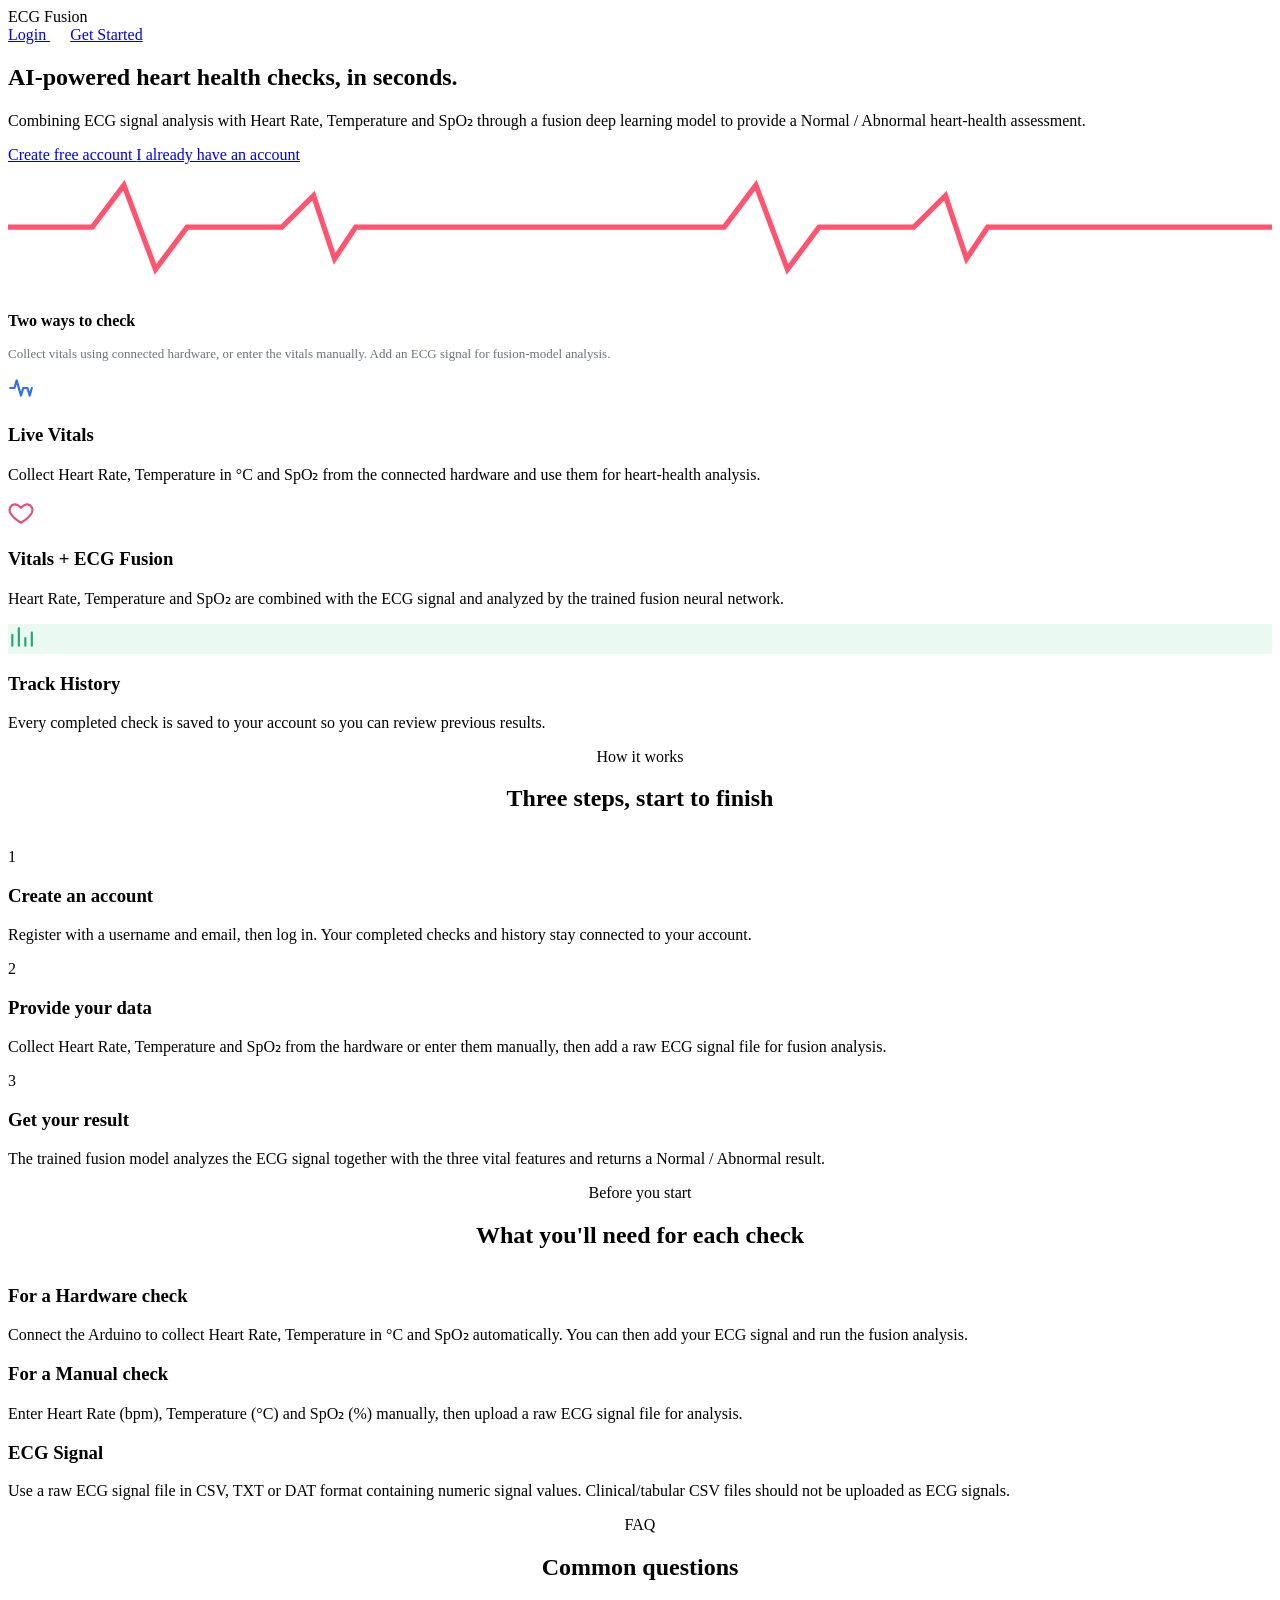
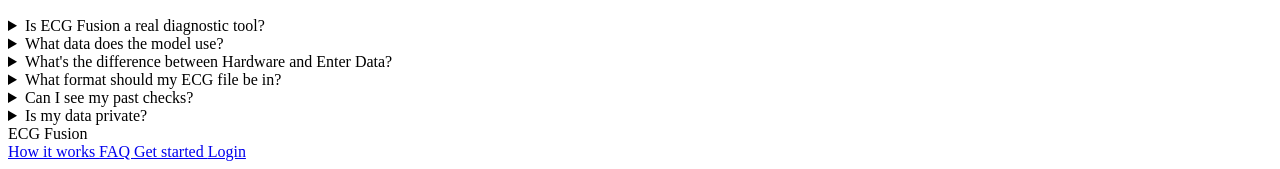
==== frontend/index.html @ 61f8791b "my major project commit" ====
<!DOCTYPE html>
<html lang="en">

<head>
  <meta charset="UTF-8">
  <meta name="viewport" content="width=device-width, initial-scale=1.0">

  <title>ECG Fusion — AI Heart Health Check</title>

  <link rel="stylesheet" href="/static/css/style.css">
</head>

<body>

  <!-- ======================================================
       BACKGROUND
  ======================================================= -->

  <div class="bg-blobs">
    <div class="blob b1"></div>
    <div class="blob b2"></div>
    <div class="blob b3"></div>
  </div>


  <!-- ======================================================
       NAVBAR
  ======================================================= -->

  <nav>

    <div class="logo">
      <span class="pulse-dot"></span>
      ECG Fusion
    </div>

    <div class="links">

      <a href="/login.html">
        Login
      </a>

      <a
        href="/register.html"
        class="btn btn-primary"
        style="padding:9px 20px;"
      >
        Get Started
      </a>

    </div>

  </nav>


  <!-- ======================================================
       HERO SECTION
  ======================================================= -->

  <section class="hero">

    <div class="hero-text">

      <h1>
        AI-powered
        <span>heart health</span>
        checks, in seconds.
      </h1>

      <p>
        Combining ECG signal analysis with Heart Rate,
        Temperature and SpO₂ through a fusion deep learning
        model to provide a Normal / Abnormal heart-health
        assessment.
      </p>


      <div class="hero-actions">

        <a
          href="/register.html"
          class="btn btn-primary"
        >
          Create free account
        </a>

        <a
          href="/login.html"
          class="btn btn-outline"
        >
          I already have an account
        </a>

      </div>

    </div>


    <!-- ====================================================
         HERO VISUAL
    ===================================================== -->

    <div class="hero-visual">

      <div class="pulse-card">

        <div class="ecg-line-wrap">

          <svg
            viewBox="0 0 600 60"
            xmlns="http://www.w3.org/2000/svg"
          >

            <polyline
              fill="none"
              stroke="#ff5470"
              stroke-width="2.5"
              points="
                0,30
                40,30
                55,10
                70,50
                85,30
                130,30
                145,15
                155,45
                165,30
                300,30
                340,30
                355,10
                370,50
                385,30
                430,30
                445,15
                455,45
                465,30
                600,30
              "
            />

          </svg>

        </div>


        <h3
          style="
            margin-top:18px;
            font-size:16px;
          "
        >
          Two ways to check
        </h3>


        <p
          style="
            color:#6b7280;
            font-size:13px;
            margin-top:6px;
          "
        >
          Collect vitals using connected hardware,
          or enter the vitals manually.
          Add an ECG signal for fusion-model analysis.
        </p>

      </div>

    </div>

  </section>


  <!-- ======================================================
       FEATURES
  ======================================================= -->

  <section class="section grid-3">


    <!-- LIVE VITALS -->

    <div class="option-card hw">

      <div class="icon">

        <svg
          width="26"
          height="26"
          viewBox="0 0 24 24"
          fill="none"
          xmlns="http://www.w3.org/2000/svg"
        >

          <path
            d="M2 12h4l2-7 4 14 2-7h4l2 7 2-7"
            stroke="#2f6fed"
            stroke-width="2"
            stroke-linecap="round"
            stroke-linejoin="round"
          />

        </svg>

      </div>


      <h3>
        Live Vitals
      </h3>

      <p>
        Collect Heart Rate, Temperature in °C and SpO₂
        from the connected hardware and use them for
        heart-health analysis.
      </p>

    </div>


    <!-- ECG + VITALS -->

    <div class="option-card data">

      <div class="icon">

        <svg
          width="26"
          height="26"
          viewBox="0 0 24 24"
          fill="none"
          xmlns="http://www.w3.org/2000/svg"
        >

          <path
            d="M12 21s-7.5-4.6-10-9.3C.5 8.1 2.4 4.5 6 4c2-.3 3.6.7 6 3.2C14.4 4.7 16 3.7 18 4c3.6.5 5.5 4.1 4 7.7C19.5 16.4 12 21 12 21z"
            stroke="#e0527a"
            stroke-width="2"
            stroke-linejoin="round"
          />

        </svg>

      </div>


      <h3>
        Vitals + ECG Fusion
      </h3>

      <p>
        Heart Rate, Temperature and SpO₂ are combined
        with the ECG signal and analyzed by the trained
        fusion neural network.
      </p>

    </div>


    <!-- HISTORY -->

    <div class="option-card">

      <div
        class="icon"
        style="background:#eafaf2;"
      >

        <svg
          width="26"
          height="26"
          viewBox="0 0 24 24"
          fill="none"
          xmlns="http://www.w3.org/2000/svg"
        >

          <path
            d="M4 20V10M10 20V4M16 20v-7M22 20V8"
            stroke="#1fa971"
            stroke-width="2"
            stroke-linecap="round"
            stroke-linejoin="round"
          />

        </svg>

      </div>


      <h3>
        Track History
      </h3>

      <p>
        Every completed check is saved to your account
        so you can review previous results.
      </p>

    </div>

  </section>


  <!-- ======================================================
       HOW IT WORKS
  ======================================================= -->

  <section
    class="section how-section"
    id="how-it-works"
  >

    <span
      class="eyebrow"
      style="
        display:block;
        text-align:center;
      "
    >
      How it works
    </span>


    <h2
      style="
        text-align:center;
        margin-bottom:36px;
      "
    >
      Three steps, start to finish
    </h2>


    <div class="how-grid">


      <!-- STEP 1 -->

      <div class="how-step">

        <div class="how-num">
          1
        </div>

        <h3>
          Create an account
        </h3>

        <p>
          Register with a username and email,
          then log in. Your completed checks
          and history stay connected to your account.
        </p>

      </div>


      <!-- STEP 2 -->

      <div class="how-step">

        <div class="how-num">
          2
        </div>

        <h3>
          Provide your data
        </h3>

        <p>
          Collect Heart Rate, Temperature and SpO₂
          from the hardware or enter them manually,
          then add a raw ECG signal file for fusion analysis.
        </p>

      </div>


      <!-- STEP 3 -->

      <div class="how-step">

        <div class="how-num">
          3
        </div>

        <h3>
          Get your result
        </h3>

        <p>
          The trained fusion model analyzes the ECG
          signal together with the three vital features
          and returns a Normal / Abnormal result.
        </p>

      </div>


    </div>

  </section>


  <!-- ======================================================
       REQUIREMENTS
  ======================================================= -->

  <section
    class="section requirements-section"
    id="requirements"
  >

    <span
      class="eyebrow"
      style="
        display:block;
        text-align:center;
      "
    >
      Before you start
    </span>


    <h2
      style="
        text-align:center;
        margin-bottom:36px;
      "
    >
      What you'll need for each check
    </h2>


    <div class="how-grid">


      <!-- HARDWARE -->

      <div class="how-step">

        <h3>
          For a Hardware check
        </h3>

        <p>
          Connect the Arduino to collect Heart Rate,
          Temperature in °C and SpO₂ automatically.
          You can then add your ECG signal and run
          the fusion analysis.
        </p>

      </div>


      <!-- MANUAL -->

      <div class="how-step">

        <h3>
          For a Manual check
        </h3>

        <p>
          Enter Heart Rate (bpm), Temperature (°C)
          and SpO₂ (%) manually, then upload a raw
          ECG signal file for analysis.
        </p>

      </div>


      <!-- ECG -->

      <div class="how-step">

        <h3>
          ECG Signal
        </h3>

        <p>
          Use a raw ECG signal file in CSV, TXT or DAT
          format containing numeric signal values.
          Clinical/tabular CSV files should not be uploaded
          as ECG signals.
        </p>

      </div>


    </div>

  </section>


  <!-- ======================================================
       FAQ
  ======================================================= -->

  <section
    class="section faq-section"
    id="faq"
  >

    <span
      class="eyebrow"
      style="
        display:block;
        text-align:center;
      "
    >
      FAQ
    </span>


    <h2
      style="
        text-align:center;
        margin-bottom:36px;
      "
    >
      Common questions
    </h2>


    <div class="faq-list">


      <!-- FAQ 1 -->

      <details class="faq-item">

        <summary>
          Is ECG Fusion a real diagnostic tool?
        </summary>

        <p>
          No. This application demonstrates a fusion
          deep learning system for heart-health analysis.
          Its output is not a medical diagnosis.
          Consult a qualified healthcare professional
          for medical concerns.
        </p>

      </details>


      <!-- FAQ 2 -->

      <details class="faq-item">

        <summary>
          What data does the model use?
        </summary>

        <p>
          The clinical/vitals branch uses three features:
          Heart Rate, Temperature in Celsius and SpO₂.
          These features are combined with ECG signal
          features by the fusion model.
        </p>

      </details>


      <!-- FAQ 3 -->

      <details class="faq-item">

        <summary>
          What's the difference between Hardware and Enter Data?
        </summary>

        <p>
          The Hardware page collects the three vital
          readings automatically from the connected device.
          The Enter Data page lets you provide the same
          values manually. Both can be combined with an
          ECG signal for fusion analysis.
        </p>

      </details>


      <!-- FAQ 4 -->

      <details class="faq-item">

        <summary>
          What format should my ECG file be in?
        </summary>

        <p>
          Upload a CSV, TXT or DAT file containing raw
          numeric ECG signal values separated by commas
          or new lines. The backend uses 250 Hz as the
          default sampling rate unless another sampling
          rate is provided.
        </p>

      </details>


      <!-- FAQ 5 -->

      <details class="faq-item">

        <summary>
          Can I see my past checks?
        </summary>

        <p>
          Yes. Completed checks are stored in your
          account and displayed under Recent checks
          on the dashboard.
        </p>

      </details>


      <!-- FAQ 6 -->

      <details class="faq-item">

        <summary>
          Is my data private?
        </summary>

        <p>
          Account information and check history are
          stored within the application database.
          Avoid entering sensitive real-world medical
          information when using the system for
          demonstration or academic purposes.
        </p>

      </details>


    </div>

  </section>


  <!-- ======================================================
       FOOTER
  ======================================================= -->

  <footer>

    <div class="footer-inner">

      <div class="footer-brand">

        <div class="logo">
          <span class="pulse-dot"></span>
          ECG Fusion
        </div>

      </div>


      <div class="footer-links">

        <a href="#how-it-works">
          How it works
        </a>

        <a href="#faq">
          FAQ
        </a>

        <a href="/register.html">
          Get started
        </a>

        <a href="/login.html">
          Login
        </a>

      </div>

    </div>

  </footer>


</body>

</html>
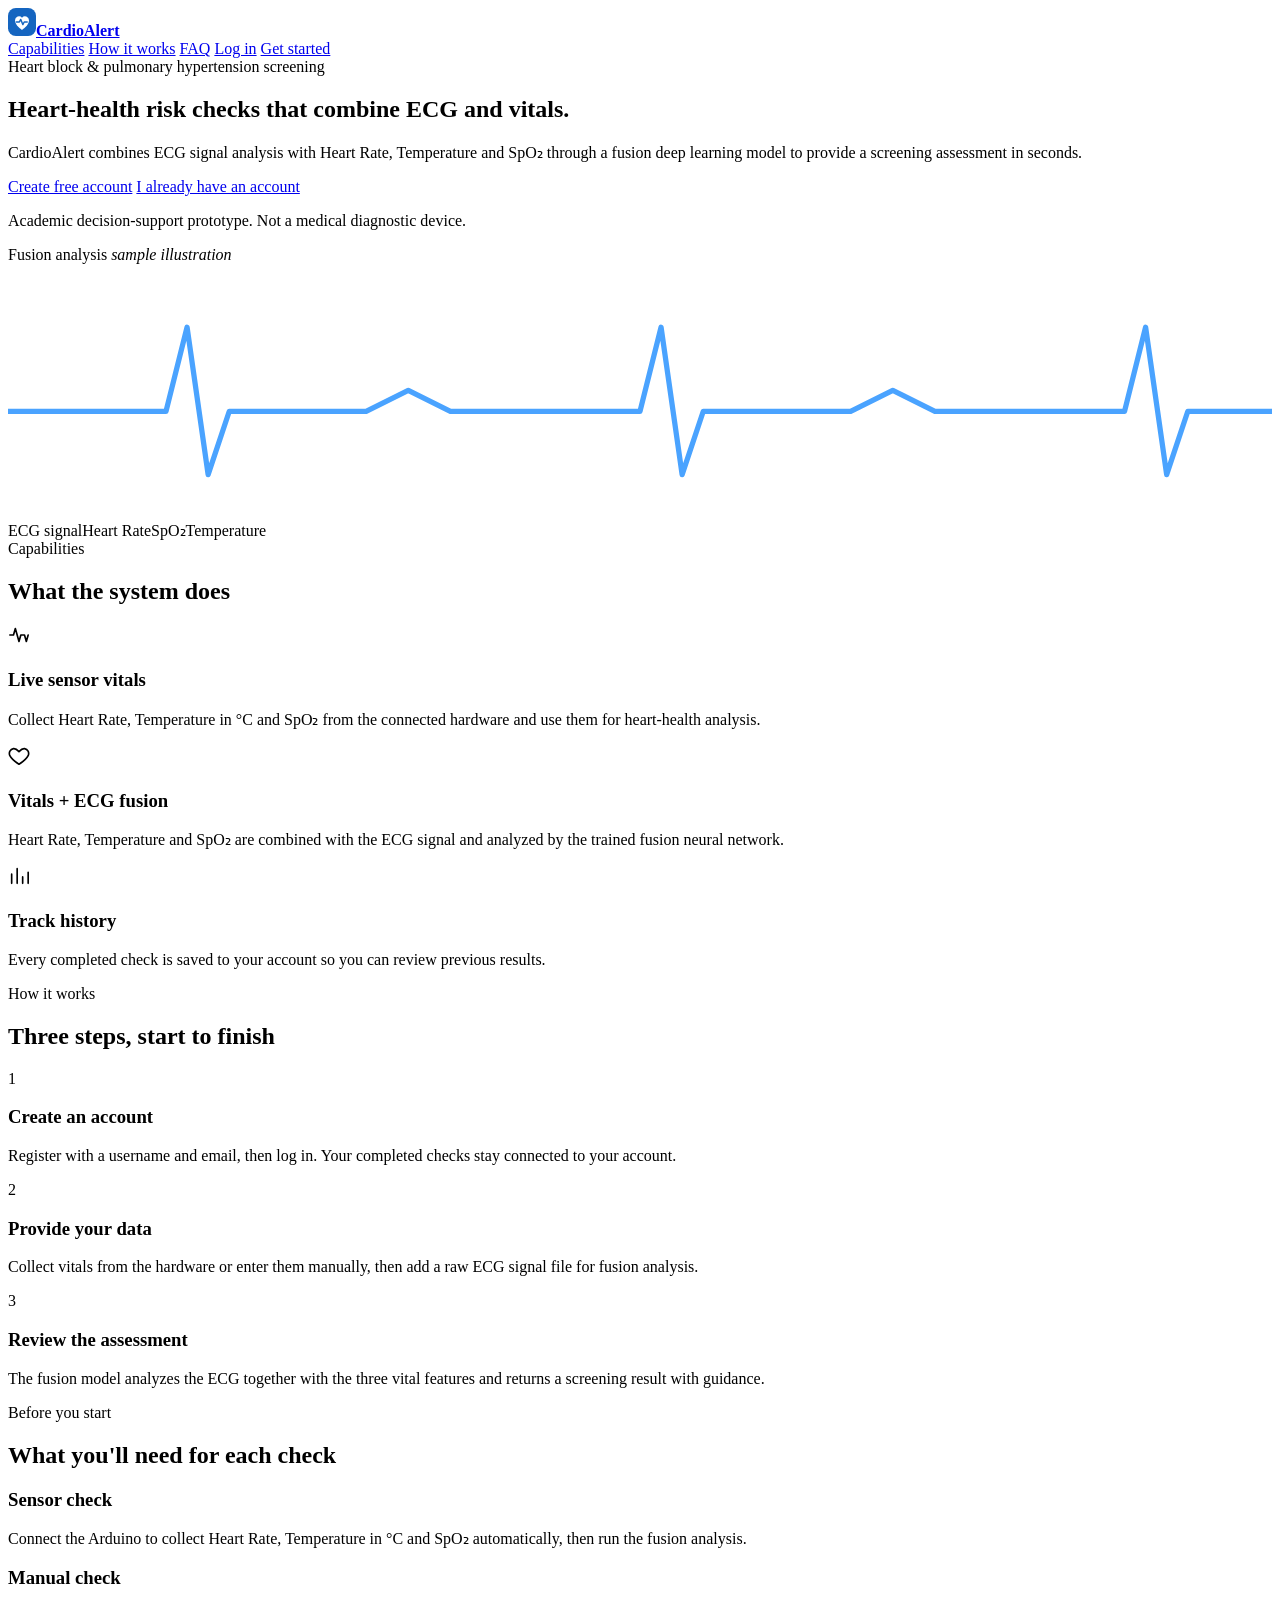
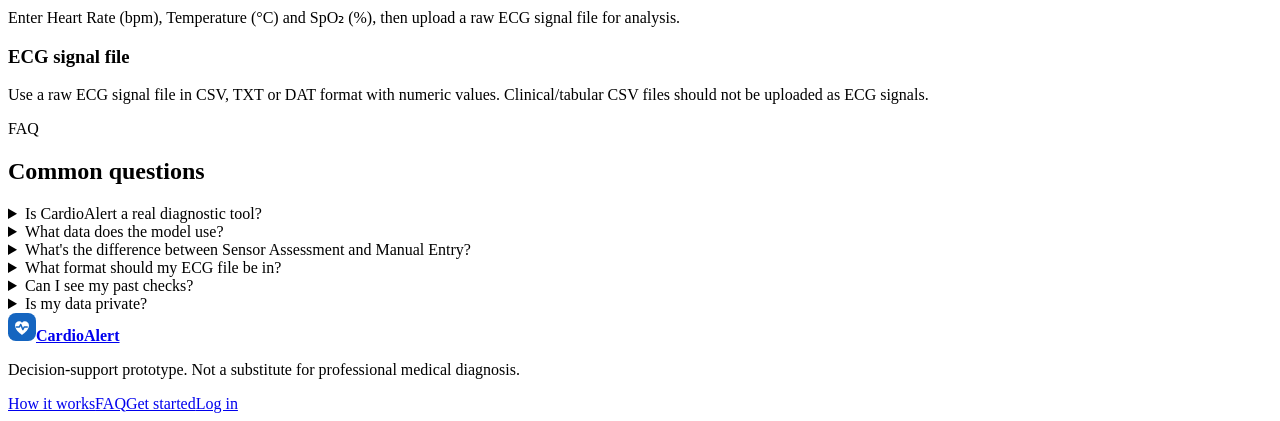
==== commit c0ca784e: "Frontend UI redesign" ====
--- a/frontend/index.html
+++ b/frontend/index.html
@@ -1,691 +1,105 @@
 <!DOCTYPE html>
 <html lang="en">
-
 <head>
   <meta charset="UTF-8">
   <meta name="viewport" content="width=device-width, initial-scale=1.0">
+  <title>CardioAlert — Heart Health Risk Screening</title>
+  <link rel="stylesheet" href="/static/css/style.css">
+  <link rel="stylesheet" href="/static/css/theme.css">
+  <script>try{var t=localStorage.getItem("cardioalert_theme");if(t)document.documentElement.setAttribute("data-theme",t)}catch(e){}</script>
+</head>
+<body data-page="landing" class="landing">
 
-  <title>ECG Fusion — AI Heart Health Check</title>
+  <header class="lp-head">
+    <div class="lp-wrap lp-head-in">
+      <a href="/index.html" class="auth-brand" style="margin:0;"><span class="mark"><svg width="28" height="28" viewBox="0 0 32 32" fill="none" aria-hidden="true"><rect width="32" height="32" rx="9" fill="#1565c0"/><path d="M16 25s-8-4.9-8-11a4.6 4.6 0 018-3 4.6 4.6 0 018 3c0 6.1-8 11-8 11z" fill="#fff"/><path d="M9.5 16h3.5l1.5-3 2.5 6 1.5-3h3.5" stroke="#1565c0" stroke-width="1.6" stroke-linecap="round" stroke-linejoin="round"/></svg></span><strong>CardioAlert</strong></a>
+      <div class="lp-links">
+        <a href="#capabilities">Capabilities</a>
+        <a href="#how-it-works">How it works</a>
+        <a href="#faq">FAQ</a>
+        <a href="/login.html" class="btn btn-outline">Log in</a>
+        <a href="/register.html" class="btn btn-primary">Get started</a>
+      </div>
+    </div>
+  </header>
 
-  <link rel="stylesheet" href="/static/css/style.css">
-</head>
-
-<body>
-
-  <!-- ======================================================
-       BACKGROUND
-  ======================================================= -->
-
-  <div class="bg-blobs">
-    <div class="blob b1"></div>
-    <div class="blob b2"></div>
-    <div class="blob b3"></div>
-  </div>
-
-
-  <!-- ======================================================
-       NAVBAR
-  ======================================================= -->
-
-  <nav>
-
-    <div class="logo">
-      <span class="pulse-dot"></span>
-      ECG Fusion
+  <main>
+  <section class="lp-hero">
+    <div class="lp-wrap lp-hero-in">
+      <div>
+        <span class="lp-eyebrow">Heart block &amp; pulmonary hypertension screening</span>
+        <h1>Heart-health risk checks that combine <span>ECG and vitals</span>.</h1>
+        <p>CardioAlert combines ECG signal analysis with Heart Rate, Temperature and SpO₂ through a fusion deep learning model to provide a screening assessment in seconds.</p>
+        <div class="lp-cta">
+          <a href="/register.html" class="btn btn-primary">Create free account</a>
+          <a href="/login.html" class="btn btn-outline">I already have an account</a>
+        </div>
+        <p class="lp-note">Academic decision-support prototype. Not a medical diagnostic device.</p>
+      </div>
+      <div class="lp-monitor" aria-hidden="true">
+        <div class="lp-monitor-top"><span class="dot"></span> Fusion analysis <em>sample illustration</em></div>
+        <div class="lp-ecg"><svg viewBox="0 0 600 120" preserveAspectRatio="none"><polyline fill="none" stroke="#4aa3ff" stroke-width="2.5" stroke-linejoin="round" points="0,70 60,70 75,70 85,30 95,100 105,70 170,70 190,60 210,70 280,70 300,70 310,30 320,100 330,70 400,70 420,60 440,70 510,70 530,70 540,30 550,100 560,70 600,70"/></svg></div>
+        <div class="lp-chips"><span>ECG signal</span><span>Heart Rate</span><span>SpO₂</span><span>Temperature</span></div>
+      </div>
     </div>
-
-    <div class="links">
-
-      <a href="/login.html">
-        Login
-      </a>
-
-      <a
-        href="/register.html"
-        class="btn btn-primary"
-        style="padding:9px 20px;"
-      >
-        Get Started
-      </a>
-
-    </div>
-
-  </nav>
-
-
-  <!-- ======================================================
-       HERO SECTION
-  ======================================================= -->
-
-  <section class="hero">
-
-    <div class="hero-text">
-
-      <h1>
-        AI-powered
-        <span>heart health</span>
-        checks, in seconds.
-      </h1>
-
-      <p>
-        Combining ECG signal analysis with Heart Rate,
-        Temperature and SpO₂ through a fusion deep learning
-        model to provide a Normal / Abnormal heart-health
-        assessment.
-      </p>
-
-
-      <div class="hero-actions">
-
-        <a
-          href="/register.html"
-          class="btn btn-primary"
-        >
-          Create free account
-        </a>
-
-        <a
-          href="/login.html"
-          class="btn btn-outline"
-        >
-          I already have an account
-        </a>
-
-      </div>
-
-    </div>
-
-
-    <!-- ====================================================
-         HERO VISUAL
-    ===================================================== -->
-
-    <div class="hero-visual">
-
-      <div class="pulse-card">
-
-        <div class="ecg-line-wrap">
-
-          <svg
-            viewBox="0 0 600 60"
-            xmlns="http://www.w3.org/2000/svg"
-          >
-
-            <polyline
-              fill="none"
-              stroke="#ff5470"
-              stroke-width="2.5"
-              points="
-                0,30
-                40,30
-                55,10
-                70,50
-                85,30
-                130,30
-                145,15
-                155,45
-                165,30
-                300,30
-                340,30
-                355,10
-                370,50
-                385,30
-                430,30
-                445,15
-                455,45
-                465,30
-                600,30
-              "
-            />
-
-          </svg>
-
-        </div>
-
-
-        <h3
-          style="
-            margin-top:18px;
-            font-size:16px;
-          "
-        >
-          Two ways to check
-        </h3>
-
-
-        <p
-          style="
-            color:#6b7280;
-            font-size:13px;
-            margin-top:6px;
-          "
-        >
-          Collect vitals using connected hardware,
-          or enter the vitals manually.
-          Add an ECG signal for fusion-model analysis.
-        </p>
-
-      </div>
-
-    </div>
-
   </section>
 
-
-  <!-- ======================================================
-       FEATURES
-  ======================================================= -->
-
-  <section class="section grid-3">
-
-
-    <!-- LIVE VITALS -->
-
-    <div class="option-card hw">
-
-      <div class="icon">
-
-        <svg
-          width="26"
-          height="26"
-          viewBox="0 0 24 24"
-          fill="none"
-          xmlns="http://www.w3.org/2000/svg"
-        >
-
-          <path
-            d="M2 12h4l2-7 4 14 2-7h4l2 7 2-7"
-            stroke="#2f6fed"
-            stroke-width="2"
-            stroke-linecap="round"
-            stroke-linejoin="round"
-          />
-
-        </svg>
-
+  <section class="lp-sec" id="capabilities">
+    <div class="lp-wrap">
+      <span class="lp-eyebrow">Capabilities</span>
+      <h2>What the system does</h2>
+      <div class="lp-grid3">
+        <article class="lp-card"><div class="lp-ic"><svg width="22" height="22" viewBox="0 0 24 24" fill="none" stroke="currentColor" stroke-width="1.8" stroke-linecap="round" stroke-linejoin="round" aria-hidden="true"><path d="M2 12h4l2-7 4 14 2-7h4l2 7 2-7"/></svg></div><h3>Live sensor vitals</h3><p>Collect Heart Rate, Temperature in °C and SpO₂ from the connected hardware and use them for heart-health analysis.</p></article>
+        <article class="lp-card"><div class="lp-ic"><svg width="22" height="22" viewBox="0 0 24 24" fill="none" stroke="currentColor" stroke-width="1.8" stroke-linecap="round" stroke-linejoin="round" aria-hidden="true"><path d="M12 21s-7.5-4.6-10-9.3C.5 8.1 2.4 4.5 6 4c2-.3 3.6.7 6 3.2C14.4 4.7 16 3.7 18 4c3.6.5 5.5 4.1 4 7.7C19.5 16.4 12 21 12 21z"/></svg></div><h3>Vitals + ECG fusion</h3><p>Heart Rate, Temperature and SpO₂ are combined with the ECG signal and analyzed by the trained fusion neural network.</p></article>
+        <article class="lp-card"><div class="lp-ic"><svg width="22" height="22" viewBox="0 0 24 24" fill="none" stroke="currentColor" stroke-width="1.8" stroke-linecap="round" stroke-linejoin="round" aria-hidden="true"><path d="M4 20V10M10 20V4M16 20v-7M22 20V8"/></svg></div><h3>Track history</h3><p>Every completed check is saved to your account so you can review previous results.</p></article>
       </div>
-
-
-      <h3>
-        Live Vitals
-      </h3>
-
-      <p>
-        Collect Heart Rate, Temperature in °C and SpO₂
-        from the connected hardware and use them for
-        heart-health analysis.
-      </p>
-
     </div>
-
-
-    <!-- ECG + VITALS -->
-
-    <div class="option-card data">
-
-      <div class="icon">
-
-        <svg
-          width="26"
-          height="26"
-          viewBox="0 0 24 24"
-          fill="none"
-          xmlns="http://www.w3.org/2000/svg"
-        >
-
-          <path
-            d="M12 21s-7.5-4.6-10-9.3C.5 8.1 2.4 4.5 6 4c2-.3 3.6.7 6 3.2C14.4 4.7 16 3.7 18 4c3.6.5 5.5 4.1 4 7.7C19.5 16.4 12 21 12 21z"
-            stroke="#e0527a"
-            stroke-width="2"
-            stroke-linejoin="round"
-          />
-
-        </svg>
-
-      </div>
-
-
-      <h3>
-        Vitals + ECG Fusion
-      </h3>
-
-      <p>
-        Heart Rate, Temperature and SpO₂ are combined
-        with the ECG signal and analyzed by the trained
-        fusion neural network.
-      </p>
-
-    </div>
-
-
-    <!-- HISTORY -->
-
-    <div class="option-card">
-
-      <div
-        class="icon"
-        style="background:#eafaf2;"
-      >
-
-        <svg
-          width="26"
-          height="26"
-          viewBox="0 0 24 24"
-          fill="none"
-          xmlns="http://www.w3.org/2000/svg"
-        >
-
-          <path
-            d="M4 20V10M10 20V4M16 20v-7M22 20V8"
-            stroke="#1fa971"
-            stroke-width="2"
-            stroke-linecap="round"
-            stroke-linejoin="round"
-          />
-
-        </svg>
-
-      </div>
-
-
-      <h3>
-        Track History
-      </h3>
-
-      <p>
-        Every completed check is saved to your account
-        so you can review previous results.
-      </p>
-
-    </div>
-
   </section>
 
-
-  <!-- ======================================================
-       HOW IT WORKS
-  ======================================================= -->
-
-  <section
-    class="section how-section"
-    id="how-it-works"
-  >
-
-    <span
-      class="eyebrow"
-      style="
-        display:block;
-        text-align:center;
-      "
-    >
-      How it works
-    </span>
-
-
-    <h2
-      style="
-        text-align:center;
-        margin-bottom:36px;
-      "
-    >
-      Three steps, start to finish
-    </h2>
-
-
-    <div class="how-grid">
-
-
-      <!-- STEP 1 -->
-
-      <div class="how-step">
-
-        <div class="how-num">
-          1
-        </div>
-
-        <h3>
-          Create an account
-        </h3>
-
-        <p>
-          Register with a username and email,
-          then log in. Your completed checks
-          and history stay connected to your account.
-        </p>
-
+  <section class="lp-sec lp-alt" id="how-it-works">
+    <div class="lp-wrap">
+      <span class="lp-eyebrow">How it works</span>
+      <h2>Three steps, start to finish</h2>
+      <div class="lp-steps">
+        <div class="lp-step"><span class="n">1</span><h3>Create an account</h3><p>Register with a username and email, then log in. Your completed checks stay connected to your account.</p></div>
+        <div class="lp-step"><span class="n">2</span><h3>Provide your data</h3><p>Collect vitals from the hardware or enter them manually, then add a raw ECG signal file for fusion analysis.</p></div>
+        <div class="lp-step"><span class="n">3</span><h3>Review the assessment</h3><p>The fusion model analyzes the ECG together with the three vital features and returns a screening result with guidance.</p></div>
       </div>
-
-
-      <!-- STEP 2 -->
-
-      <div class="how-step">
-
-        <div class="how-num">
-          2
-        </div>
-
-        <h3>
-          Provide your data
-        </h3>
-
-        <p>
-          Collect Heart Rate, Temperature and SpO₂
-          from the hardware or enter them manually,
-          then add a raw ECG signal file for fusion analysis.
-        </p>
-
-      </div>
-
-
-      <!-- STEP 3 -->
-
-      <div class="how-step">
-
-        <div class="how-num">
-          3
-        </div>
-
-        <h3>
-          Get your result
-        </h3>
-
-        <p>
-          The trained fusion model analyzes the ECG
-          signal together with the three vital features
-          and returns a Normal / Abnormal result.
-        </p>
-
-      </div>
-
-
     </div>
-
   </section>
 
-
-  <!-- ======================================================
-       REQUIREMENTS
-  ======================================================= -->
-
-  <section
-    class="section requirements-section"
-    id="requirements"
-  >
-
-    <span
-      class="eyebrow"
-      style="
-        display:block;
-        text-align:center;
-      "
-    >
-      Before you start
-    </span>
-
-
-    <h2
-      style="
-        text-align:center;
-        margin-bottom:36px;
-      "
-    >
-      What you'll need for each check
-    </h2>
-
-
-    <div class="how-grid">
-
-
-      <!-- HARDWARE -->
-
-      <div class="how-step">
-
-        <h3>
-          For a Hardware check
-        </h3>
-
-        <p>
-          Connect the Arduino to collect Heart Rate,
-          Temperature in °C and SpO₂ automatically.
-          You can then add your ECG signal and run
-          the fusion analysis.
-        </p>
-
+  <section class="lp-sec" id="requirements">
+    <div class="lp-wrap">
+      <span class="lp-eyebrow">Before you start</span>
+      <h2>What you'll need for each check</h2>
+      <div class="lp-grid3">
+        <article class="lp-card"><h3>Sensor check</h3><p>Connect the Arduino to collect Heart Rate, Temperature in °C and SpO₂ automatically, then run the fusion analysis.</p></article>
+        <article class="lp-card"><h3>Manual check</h3><p>Enter Heart Rate (bpm), Temperature (°C) and SpO₂ (%), then upload a raw ECG signal file for analysis.</p></article>
+        <article class="lp-card"><h3>ECG signal file</h3><p>Use a raw ECG signal file in CSV, TXT or DAT format with numeric values. Clinical/tabular CSV files should not be uploaded as ECG signals.</p></article>
       </div>
-
-
-      <!-- MANUAL -->
-
-      <div class="how-step">
-
-        <h3>
-          For a Manual check
-        </h3>
-
-        <p>
-          Enter Heart Rate (bpm), Temperature (°C)
-          and SpO₂ (%) manually, then upload a raw
-          ECG signal file for analysis.
-        </p>
-
-      </div>
-
-
-      <!-- ECG -->
-
-      <div class="how-step">
-
-        <h3>
-          ECG Signal
-        </h3>
-
-        <p>
-          Use a raw ECG signal file in CSV, TXT or DAT
-          format containing numeric signal values.
-          Clinical/tabular CSV files should not be uploaded
-          as ECG signals.
-        </p>
-
-      </div>
-
-
     </div>
-
   </section>
 
+  <section class="lp-sec lp-alt" id="faq">
+    <div class="lp-wrap lp-narrow">
+      <span class="lp-eyebrow">FAQ</span>
+      <h2>Common questions</h2>
+      <details class="lp-faq"><summary>Is CardioAlert a real diagnostic tool?</summary><p>No. This application demonstrates a fusion deep learning system for heart-health analysis. Its output is not a medical diagnosis. Consult a qualified healthcare professional for medical concerns.</p></details>
+<details class="lp-faq"><summary>What data does the model use?</summary><p>The clinical/vitals branch uses three features: Heart Rate, Temperature in Celsius and SpO₂. These features are combined with ECG signal features by the fusion model.</p></details>
+<details class="lp-faq"><summary>What's the difference between Sensor Assessment and Manual Entry?</summary><p>The sensor page collects the three vital readings automatically from the connected device. The manual page lets you provide the same values yourself. Both can be combined with an ECG signal for fusion analysis.</p></details>
+<details class="lp-faq"><summary>What format should my ECG file be in?</summary><p>Upload a CSV, TXT or DAT file containing raw numeric ECG signal values separated by commas or new lines. The backend uses 250 Hz as the default sampling rate unless another sampling rate is provided.</p></details>
+<details class="lp-faq"><summary>Can I see my past checks?</summary><p>Yes. Completed checks are stored in your account and displayed under Recent checks on the dashboard.</p></details>
+<details class="lp-faq"><summary>Is my data private?</summary><p>Account information and check history are stored within the application database. Avoid entering sensitive real-world medical information when using the system for demonstration or academic purposes.</p></details>
+    </div>
+  </section>
+  </main>
 
-  <!-- ======================================================
-       FAQ
-  ======================================================= -->
-
-  <section
-    class="section faq-section"
-    id="faq"
-  >
-
-    <span
-      class="eyebrow"
-      style="
-        display:block;
-        text-align:center;
-      "
-    >
-      FAQ
-    </span>
-
-
-    <h2
-      style="
-        text-align:center;
-        margin-bottom:36px;
-      "
-    >
-      Common questions
-    </h2>
-
-
-    <div class="faq-list">
-
-
-      <!-- FAQ 1 -->
-
-      <details class="faq-item">
-
-        <summary>
-          Is ECG Fusion a real diagnostic tool?
-        </summary>
-
-        <p>
-          No. This application demonstrates a fusion
-          deep learning system for heart-health analysis.
-          Its output is not a medical diagnosis.
-          Consult a qualified healthcare professional
-          for medical concerns.
-        </p>
-
-      </details>
-
-
-      <!-- FAQ 2 -->
-
-      <details class="faq-item">
-
-        <summary>
-          What data does the model use?
-        </summary>
-
-        <p>
-          The clinical/vitals branch uses three features:
-          Heart Rate, Temperature in Celsius and SpO₂.
-          These features are combined with ECG signal
-          features by the fusion model.
-        </p>
-
-      </details>
-
-
-      <!-- FAQ 3 -->
-
-      <details class="faq-item">
-
-        <summary>
-          What's the difference between Hardware and Enter Data?
-        </summary>
-
-        <p>
-          The Hardware page collects the three vital
-          readings automatically from the connected device.
-          The Enter Data page lets you provide the same
-          values manually. Both can be combined with an
-          ECG signal for fusion analysis.
-        </p>
-
-      </details>
-
-
-      <!-- FAQ 4 -->
-
-      <details class="faq-item">
-
-        <summary>
-          What format should my ECG file be in?
-        </summary>
-
-        <p>
-          Upload a CSV, TXT or DAT file containing raw
-          numeric ECG signal values separated by commas
-          or new lines. The backend uses 250 Hz as the
-          default sampling rate unless another sampling
-          rate is provided.
-        </p>
-
-      </details>
-
-
-      <!-- FAQ 5 -->
-
-      <details class="faq-item">
-
-        <summary>
-          Can I see my past checks?
-        </summary>
-
-        <p>
-          Yes. Completed checks are stored in your
-          account and displayed under Recent checks
-          on the dashboard.
-        </p>
-
-      </details>
-
-
-      <!-- FAQ 6 -->
-
-      <details class="faq-item">
-
-        <summary>
-          Is my data private?
-        </summary>
-
-        <p>
-          Account information and check history are
-          stored within the application database.
-          Avoid entering sensitive real-world medical
-          information when using the system for
-          demonstration or academic purposes.
-        </p>
-
-      </details>
-
-
+  <footer class="lp-foot">
+    <div class="lp-wrap lp-foot-in">
+      <a href="/index.html" class="auth-brand" style="margin:0;"><span class="mark"><svg width="28" height="28" viewBox="0 0 32 32" fill="none" aria-hidden="true"><rect width="32" height="32" rx="9" fill="#1565c0"/><path d="M16 25s-8-4.9-8-11a4.6 4.6 0 018-3 4.6 4.6 0 018 3c0 6.1-8 11-8 11z" fill="#fff"/><path d="M9.5 16h3.5l1.5-3 2.5 6 1.5-3h3.5" stroke="#1565c0" stroke-width="1.6" stroke-linecap="round" stroke-linejoin="round"/></svg></span><strong>CardioAlert</strong></a>
+      <p>Decision-support prototype. Not a substitute for professional medical diagnosis.</p>
+      <div class="lp-links"><a href="#how-it-works">How it works</a><a href="#faq">FAQ</a><a href="/register.html">Get started</a><a href="/login.html">Log in</a></div>
     </div>
-
-  </section>
-
-
-  <!-- ======================================================
-       FOOTER
-  ======================================================= -->
-
-  <footer>
-
-    <div class="footer-inner">
-
-      <div class="footer-brand">
-
-        <div class="logo">
-          <span class="pulse-dot"></span>
-          ECG Fusion
-        </div>
-
-      </div>
-
-
-      <div class="footer-links">
-
-        <a href="#how-it-works">
-          How it works
-        </a>
-
-        <a href="#faq">
-          FAQ
-        </a>
-
-        <a href="/register.html">
-          Get started
-        </a>
-
-        <a href="/login.html">
-          Login
-        </a>
-
-      </div>
-
-    </div>
-
   </footer>
-
-
 </body>
-
-</html>+</html>
